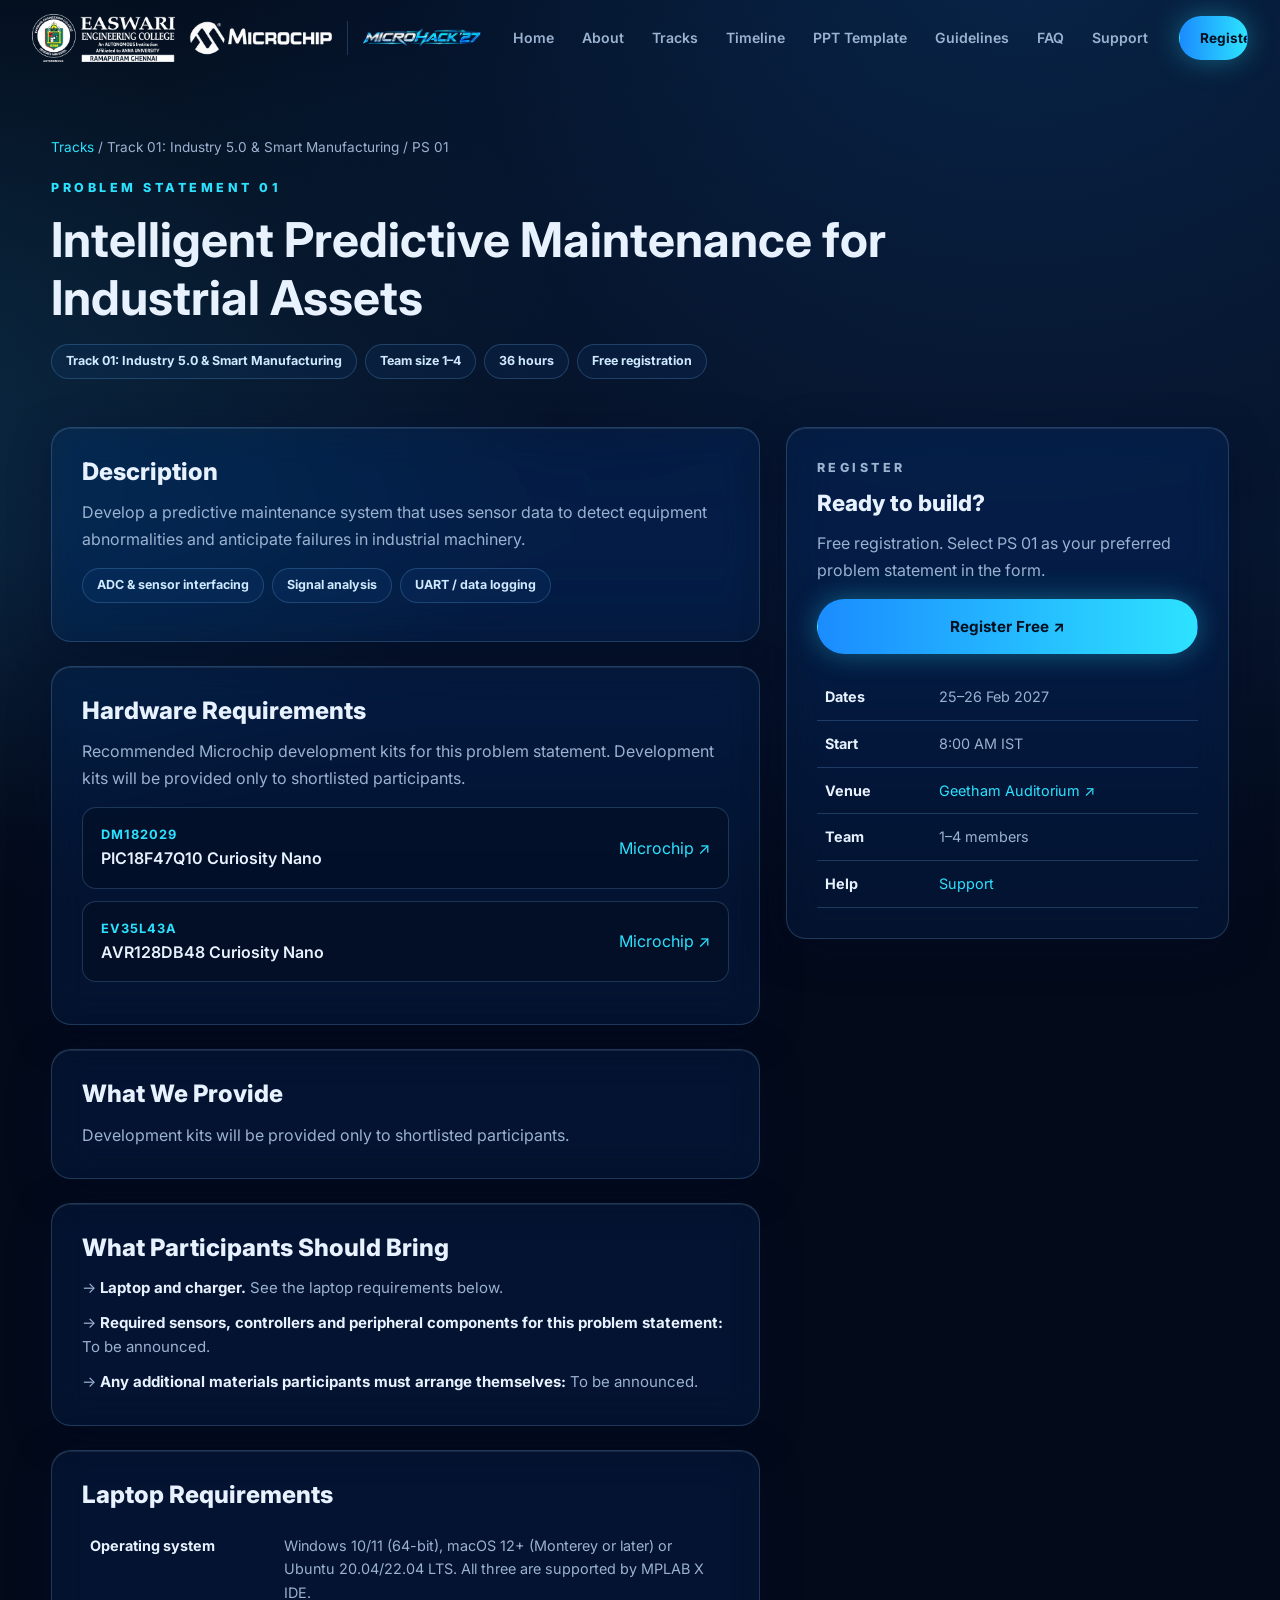
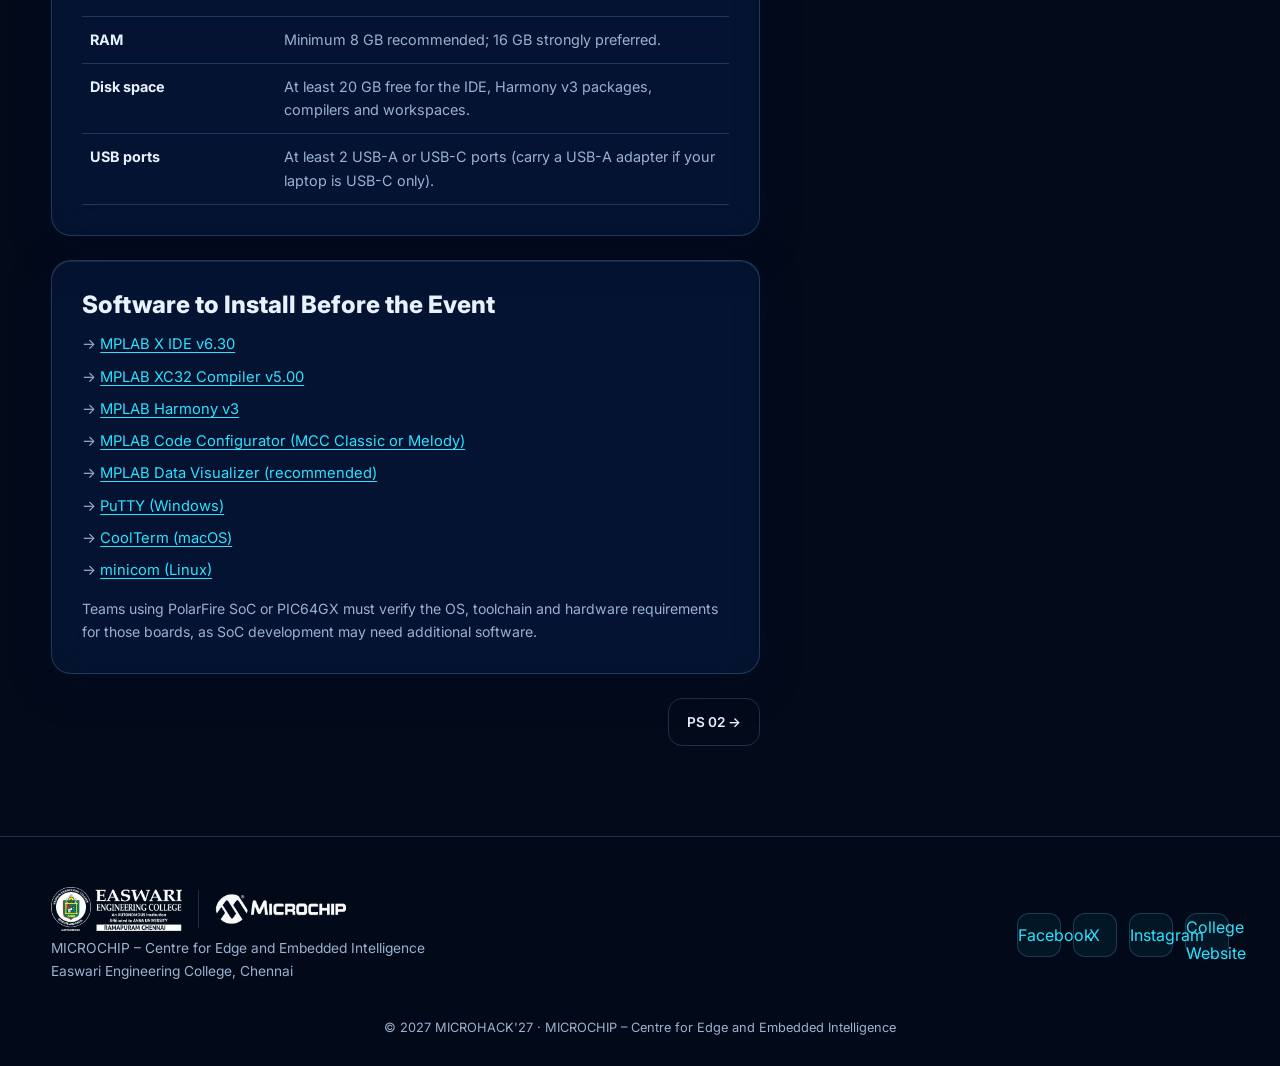
==== ps.html @ 3db6e23b "Add files via upload" ====
<!DOCTYPE html><html lang="en"><head><meta charset="UTF-8"><meta name="viewport" content="width=device-width,initial-scale=1"><title>Problem Statement | MICROHACK'27</title><meta name="description" content="MICROHACK'27 – National Level 36 Hours Hackathon, 25–26 February 2027 at Easwari Engineering College, Chennai. Free registration."><meta name="theme-color" content="#030a1a"><link rel="icon" type="image/png" sizes="32x32" href="assets/img/favicon-32.png"><link rel="icon" type="image/png" sizes="192x192" href="assets/img/favicon-192.png"><link rel="apple-touch-icon" href="assets/img/apple-touch-icon.png"><meta property="og:type" content="website"><meta property="og:site_name" content="MICROHACK'27"><meta property="og:title" content="Problem Statement | MICROHACK'27"><meta property="og:description" content="National Level 36 Hours Hackathon, 25–26 February 2027 at Easwari Engineering College, Chennai. Free registration."><meta property="og:image" content="https://microhack27.github.io/assets/img/og-image.jpg"><meta property="og:url" content="https://microhack27.github.io/"><meta name="twitter:card" content="summary_large_image"><meta name="twitter:title" content="Problem Statement | MICROHACK'27"><meta name="twitter:description" content="National Level 36 Hours Hackathon, 25–26 February 2027 at Easwari Engineering College, Chennai. Free registration."><meta name="twitter:image" content="https://microhack27.github.io/assets/img/og-image.jpg"><link rel="preconnect" href="https://fonts.googleapis.com"><link href="https://fonts.googleapis.com/css2?family=Inter:wght@400;500;600;700;800&display=swap" rel="stylesheet"><link rel="stylesheet" href="css/style.css"></head><body><a class="skip" href="#app">Skip to content</a><div id="prog"></div><div class="cur" aria-hidden="true"></div><div class="cur2" aria-hidden="true"></div><nav><div class="wrap"><a class="brand" href="index.html#home" aria-label="MICROHACK'27 home"><img src="assets/img/easwari-logo.png" width="420" height="141" alt="Easwari Engineering College logo"><img src="assets/img/microchip-logo.png" width="420" height="140" alt="Microchip logo"><span class="sep"></span><img class="mh" width="1000" height="333" src="assets/img/microhack27-logo.png" alt="MICROHACK'27"></a>
<div class="links" id="links"><a href="index.html#home">Home</a><a href="index.html#about">About</a><a href="index.html#tracks">Tracks</a><a href="index.html#timeline">Timeline</a><a href="index.html#ppt">PPT Template</a><a href="index.html#guidelines">Guidelines</a><a href="index.html#faq">FAQ</a><a href="index.html#support">Support</a><a class="mreg" href="https://docs.google.com/forms/d/e/1FAIpQLSdKbUGo10ZdioGiEhTazxgl5JbF2qxyC5CixQR0mYnGfbqOoQ/viewform?usp=header" target="_blank" rel="noopener">Register Free ↗</a></div>
<a class="btn p navbtn" href="https://docs.google.com/forms/d/e/1FAIpQLSdKbUGo10ZdioGiEhTazxgl5JbF2qxyC5CixQR0mYnGfbqOoQ/viewform?usp=header" target="_blank" rel="noopener">Register Free ↗</a><button class="burger" id="bg" aria-label="Open menu" aria-expanded="false" aria-controls="links">☰</button></div></nav><div id="app"></div><footer><div class="wrap"><div class="fg"><div><div class="fl"><img src="assets/img/easwari-logo.png" width="420" height="141" alt="Easwari Engineering College logo"><span class="sep"></span><img src="assets/img/microchip-logo.png" width="420" height="140" alt="Microchip logo"></div><p>MICROCHIP – Centre for Edge and Embedded Intelligence<br>Easwari Engineering College, Chennai</p></div>
<div class="soc"><a href="https://www.facebook.com/SRMEaswariOfficial" target="_blank" rel="noopener">Facebook</a><a href="https://twitter.com/srm_easwari" target="_blank" rel="noopener">X</a><a href="https://www.instagram.com/srmeaswari/" target="_blank" rel="noopener">Instagram</a><a href="https://srmeaswari.ac.in/" target="_blank" rel="noopener">College Website</a></div></div><p class="copy">© 2027 MICROHACK'27 · MICROCHIP – Centre for Edge and Embedded Intelligence</p></div></footer><script src="js/data.js"></script><script src="js/main.js"></script></body></html>
---- css/style.css ----
@property --a{syntax:"<angle>";initial-value:0deg;inherits:false}
:root{--bg:#030a1a;--bg2:#071630;--blue:#1b8cff;--cyan:#2de2ff;--ice:#cfeaff;--text:#e8f2ff;--mute:#9bb2d0;--glass:rgba(24,70,140,.16);--line:rgba(120,190,255,.22);--r:20px;--ease:cubic-bezier(.22,1,.36,1);--nav:76px}
*{box-sizing:border-box;margin:0;padding:0}html{scroll-behavior:smooth;scroll-padding-top:var(--nav);width:100%;max-width:100%;overflow-x:hidden}
body{font-family:Inter,system-ui,sans-serif;background:var(--bg);color:var(--text);line-height:1.65;width:100%;max-width:100%;overflow-x:hidden;-webkit-font-smoothing:antialiased}
body:before{content:"";position:fixed;inset:0;z-index:-1;background:radial-gradient(900px 600px at 80% -10%,rgba(27,140,255,.22),transparent),radial-gradient(700px 500px at -10% 40%,rgba(45,226,255,.10),transparent),linear-gradient(180deg,var(--bg),var(--bg2) 60%,var(--bg))}
img{max-width:100%;height:auto;display:block}a{color:inherit;text-decoration:none}
.wrap{width:min(1180px,92%);margin:auto}section{padding:110px 0;position:relative;overflow:hidden}
.eyebrow{color:var(--cyan);font-size:.78rem;font-weight:800;letter-spacing:.28em;text-transform:uppercase;margin-bottom:12px}
h2{font-size:clamp(2rem,4.5vw,3.2rem);line-height:1.15;font-weight:800;margin-bottom:14px}h2 em{font-style:normal;background:linear-gradient(90deg,var(--blue),var(--cyan));-webkit-background-clip:text;background-clip:text;color:transparent}
.lead{color:var(--mute);max-width:660px;font-size:1.05rem}.head{margin-bottom:54px}.center{text-align:center}.center .lead{margin:auto}
.glass{background:var(--glass);border:1px solid var(--line);border-radius:var(--r);backdrop-filter:blur(18px) saturate(140%);-webkit-backdrop-filter:blur(18px) saturate(140%);box-shadow:0 10px 40px rgba(0,10,40,.45),inset 0 1px 0 rgba(255,255,255,.09)}
.btn{display:inline-flex;align-items:center;gap:8px;padding:14px 28px;border-radius:999px;font-weight:700;font-size:.95rem;border:1px solid transparent;transition:.35s var(--ease);position:relative;overflow:hidden;cursor:pointer}
.btn.p{background:linear-gradient(90deg,var(--blue),var(--cyan));color:#02101f;box-shadow:0 0 28px rgba(45,226,255,.35)}.btn.p:hover{transform:translateY(-3px);box-shadow:0 0 44px rgba(45,226,255,.6)}
.btn.s{border-color:var(--line);background:var(--glass);backdrop-filter:blur(10px)}.btn.s:hover{border-color:var(--cyan);transform:translateY(-3px);box-shadow:0 0 24px rgba(45,226,255,.25)}
.btn.p:after{content:"";position:absolute;top:0;left:-80%;width:50%;height:100%;background:linear-gradient(90deg,transparent,rgba(255,255,255,.55),transparent);transform:skewX(-20deg);animation:shine 3.4s infinite}
@keyframes shine{to{left:140%}}
/* nav */
#prog{position:fixed;top:0;left:0;height:3px;width:0;background:linear-gradient(90deg,var(--blue),var(--cyan));z-index:200;box-shadow:0 0 12px var(--cyan)}
nav{position:fixed;top:0;left:0;right:0;height:var(--nav);z-index:100;display:flex;align-items:center;transition:.4s var(--ease)}
nav.on{background:rgba(3,10,26,.72);backdrop-filter:blur(18px);border-bottom:1px solid var(--line)}
nav .wrap{display:flex;align-items:center;gap:18px;width:min(1320px,95%)}
.brand{display:flex;align-items:center;gap:14px;flex-shrink:0}.brand img{height:48px;width:auto;object-fit:contain}.brand .sep{width:1px;height:34px;background:var(--line)}.brand .mh{height:40px}
.links{display:flex;gap:2px;margin-left:auto}.links a{padding:8px 13px;border-radius:999px;font-size:.88rem;font-weight:600;color:var(--mute);transition:.3s}.links a:hover,.links a.act{color:#fff;background:rgba(45,226,255,.12)}
.navbtn{padding:10px 20px;font-size:.85rem}.burger{display:none;margin-left:auto;background:none;border:1px solid var(--line);color:#fff;width:44px;height:44px;border-radius:12px;font-size:1.3rem;cursor:pointer}
/* hero */
#home{min-height:100vh;min-height:100dvh;padding:calc(var(--nav) + 12px) 0 20px;display:flex;align-items:center;justify-content:center;position:relative;overflow:hidden;box-sizing:border-box}#cv{position:absolute;inset:0;width:100%;height:100%;z-index:0}
.hero{position:relative;z-index:1;display:grid;grid-template-columns:minmax(0,1.2fr) minmax(0,.8fr);gap:48px;align-items:center;width:min(1320px,95%);margin-inline:auto}
.hero-main{position:relative;z-index:2;min-width:0;max-width:660px}
.free{display:inline-flex;align-items:center;gap:8px;padding:6px 16px;border-radius:999px;font-weight:800;font-size:.76rem;letter-spacing:.12em;text-transform:uppercase;color:#02101f;background:linear-gradient(90deg,#34f5c5,var(--cyan));box-shadow:0 0 22px rgba(52,245,197,.38);margin-bottom:12px}
.free i{width:7px;height:7px;border-radius:50%;background:#02101f;animation:pulse 1.4s infinite}
@keyframes pulse{50%{transform:scale(1.8);opacity:.4}}
.hero-title{font-family:'Orbitron',Inter,system-ui,sans-serif;font-size:clamp(2.1rem,3.8vw,3.4rem);font-weight:900;letter-spacing:.03em;line-height:1.05;margin:0 0 8px;background:linear-gradient(135deg,#ffffff 0%,#d8f5ff 32%,#5fe3ff 68%,#1b8cff 100%);-webkit-background-clip:text;background-clip:text;-webkit-text-fill-color:transparent;color:transparent;filter:drop-shadow(0 0 22px rgba(45,226,255,.45));text-transform:uppercase}
.hero-title .accent{background:linear-gradient(135deg,#5fe3ff 0%,#1b8cff 100%);-webkit-background-clip:text;background-clip:text;-webkit-text-fill-color:transparent;filter:drop-shadow(0 0 16px rgba(45,226,255,.8))}
.sub{font-size:clamp(.92rem,1.35vw,1.15rem);font-weight:700;margin:0 0 3px;letter-spacing:.02em;color:var(--text)}.by{color:var(--mute);font-size:clamp(.8rem,1.05vw,.9rem);margin-bottom:14px}
.info{display:grid;grid-template-columns:repeat(3,minmax(0,1fr));gap:10px;margin-bottom:10px}.info .glass{padding:10px 14px;display:flex;flex-direction:column;justify-content:center;min-width:0;transition:.35s var(--ease)}.info .glass:hover{transform:translateY(-4px);border-color:var(--cyan)}
.info small{display:block;color:var(--cyan);font-size:.62rem;font-weight:800;letter-spacing:.16em;text-transform:uppercase}.info b{font-size:.92rem;display:block;line-height:1.25;margin-top:1px}.info span{font-size:.72rem;color:var(--mute);display:block;margin-top:1px}.info a b{text-decoration:underline;text-decoration-color:var(--cyan);text-underline-offset:3px}.w2{grid-column:span 2}
.cd{display:grid;grid-template-columns:repeat(4,minmax(0,1fr));gap:8px;padding:10px 16px;margin-bottom:14px;width:100%;align-items:center}.cd small{grid-column:1/-1;font-size:.62rem;letter-spacing:.18em;color:var(--mute);font-weight:700;margin-bottom:2px;text-align:left}.cd div{text-align:center;min-width:0}.cd b{font-size:1.45rem;font-weight:800;display:block;line-height:1;font-variant-numeric:tabular-nums}.cd span{font-size:.58rem;letter-spacing:.12em;color:var(--cyan);display:block;margin-top:2px}
.cta{display:flex;gap:12px;flex-wrap:wrap;align-items:center}.cta .btn{padding:10px 22px;font-size:.88rem}
.orb{position:relative;display:grid;place-items:center;aspect-ratio:1;max-width:min(390px,42vh);max-height:min(390px,42vh);width:100%;margin:0 auto;justify-self:center}.orb img{width:62%;height:auto;object-fit:contain;z-index:2;animation:fl 5s ease-in-out infinite;filter:drop-shadow(0 0 35px rgba(27,140,255,.85))}
.orb i{position:absolute;border-radius:50%;border:1px dashed var(--line);animation:spin 22s linear infinite}.orb i:nth-child(1){inset:4%}.orb i:nth-child(2){inset:16%;animation-direction:reverse;border-color:rgba(45,226,255,.45);animation-duration:15s}.orb i:nth-child(3){inset:-4%;border-style:solid;border-color:rgba(27,140,255,.18);animation-duration:34s}
.orb i:before{content:"";position:absolute;top:-5px;left:50%;width:10px;height:10px;border-radius:50%;background:var(--cyan);box-shadow:0 0 16px var(--cyan)}@keyframes spin{to{transform:rotate(360deg)}}
.scroll{position:absolute;bottom:12px;left:50%;transform:translateX(-50%);z-index:2;width:20px;height:32px;border:2px solid var(--line);border-radius:12px;opacity:.75}.scroll:after{content:"";position:absolute;top:5px;left:50%;width:3px;height:6px;margin-left:-1.5px;border-radius:2px;background:var(--cyan);animation:wh 1.8s infinite}@keyframes wh{to{transform:translateY(14px);opacity:0}}
@media(max-height:760px){:root{--nav:62px}#home{padding:calc(var(--nav) + 6px) 0 14px}.hero-title{font-size:clamp(1.85rem,3.2vw,2.5rem);margin-bottom:4px}.free{margin-bottom:8px;padding:4px 12px;font-size:.7rem}.by{margin-bottom:10px}.info{gap:6px;margin-bottom:10px}.info .glass{padding:6px 10px}.info b{font-size:.84rem}.cd{padding:6px 12px;margin-bottom:10px}.cd b{font-size:1.22rem}.cta .btn{padding:8px 18px;font-size:.82rem}.orb{max-width:min(280px,36vh);max-height:min(280px,36vh)}.scroll{display:none}}
/* about */
.about{display:grid;grid-template-columns:1fr 1.1fr;gap:48px;align-items:center}.about p{color:var(--mute);margin-bottom:16px}.about p b{color:var(--text)}
.stats{display:grid;grid-template-columns:repeat(3,1fr);gap:12px;margin-top:26px}.stats .glass{padding:16px 12px;text-align:center}.stats small{display:block;font-size:.65rem;letter-spacing:.16em;color:var(--cyan);font-weight:800}.stats b{font-size:1.05rem}
.slider{position:relative;aspect-ratio:16/11;overflow:hidden;padding:8px}.slider .sl{position:absolute;inset:8px;border-radius:14px;overflow:hidden;opacity:0;transition:opacity 1.1s}.slider .sl.on{opacity:1}
.slider img{width:100%;height:100%;object-fit:cover;transform:scale(1.12);transition:transform 6s linear}.sl.on img{transform:scale(1)}
.slider .cap{position:absolute;left:8px;right:8px;bottom:8px;padding:30px 18px 14px;background:linear-gradient(transparent,rgba(3,10,26,.9));font-size:.85rem;font-weight:600;border-radius:0 0 14px 14px}
.dots{position:absolute;right:22px;bottom:18px;display:flex;gap:7px;z-index:3}.dots button{width:9px;height:9px;border-radius:9px;border:0;background:rgba(255,255,255,.4);cursor:pointer;transition:.4s}.dots button.on{width:28px;background:var(--cyan)}
.marq{margin-top:56px;overflow:hidden;mask-image:linear-gradient(90deg,transparent,#000 10%,#000 90%,transparent);-webkit-mask-image:linear-gradient(90deg,transparent,#000 10%,#000 90%,transparent)}
.mt{display:flex;gap:18px;width:max-content;animation:mq 34s linear infinite}.marq:hover .mt{animation-play-state:paused}.mt img{height:190px;width:300px;object-fit:cover;border-radius:16px;border:1px solid var(--line);transition:.5s var(--ease)}.mt img:hover{transform:scale(1.06) translateY(-6px);border-color:var(--cyan)}@keyframes mq{to{transform:translateX(calc(-50% - 9px))}}
/* tracks */
.tw{position:relative}.ts{display:grid;grid-template-columns:repeat(3,minmax(0,1fr));gap:24px;align-items:stretch}
.tc{display:flex;flex-direction:column;min-width:0;padding:30px 24px;position:relative;transition:transform .5s var(--ease),box-shadow .5s var(--ease),border-color .5s var(--ease)}.tc:hover{border-color:rgba(45,226,255,.55)}
.tc:hover{transform:translateY(-6px);box-shadow:0 20px 60px rgba(27,140,255,.28)}
.ti{width:64px;height:64px;border-radius:18px;display:grid;place-items:center;background:linear-gradient(135deg,rgba(27,140,255,.35),rgba(45,226,255,.15));border:1px solid var(--line);margin-bottom:18px;box-shadow:0 0 28px rgba(45,226,255,.25)}.ti svg{width:34px;height:34px;stroke:var(--cyan);fill:none;stroke-width:1.7;stroke-linecap:round;stroke-linejoin:round}
.tc h3{font-size:1.35rem;line-height:1.3;margin-bottom:8px}.tc>p{color:var(--mute);font-size:.92rem;margin-bottom:20px}.tc>p.eyebrow{color:var(--cyan);font-size:.78rem;margin-bottom:4px}
.pl{display:grid;gap:10px}.pl a{display:flex;gap:12px;align-items:center;padding:12px 14px;border-radius:14px;border:1px solid var(--line);background:rgba(3,10,26,.4);font-size:.88rem;font-weight:600;line-height:1.4;transition:.35s var(--ease)}.pl a b{color:var(--cyan);font-size:.75rem;letter-spacing:.1em;white-space:nowrap}.pl a:hover{background:rgba(45,226,255,.12);border-color:var(--cyan);transform:translateX(6px)}.pl a:after{content:"→";margin-left:auto;color:var(--cyan)}
/* timeline */
.tl{position:relative;max-width:900px;margin:auto}.tl:before,.tl .fill{content:"";position:absolute;left:50%;top:0;width:3px;margin-left:-1.5px;border-radius:3px}.tl:before{bottom:0;background:var(--line)}.tl .fill{height:0;background:linear-gradient(var(--blue),var(--cyan));box-shadow:0 0 16px var(--cyan);z-index:1}
.ti2{position:relative;width:50%;padding:0 46px 52px 0}.ti2:nth-child(odd){margin-left:0}.ti2:nth-child(even){margin-left:50%;padding:0 0 52px 46px}
.ti2 .dot{position:absolute;top:22px;right:-11px;width:22px;height:22px;border-radius:50%;background:var(--bg);border:3px solid var(--line);z-index:2;transition:.5s}.ti2:nth-child(even) .dot{right:auto;left:-11px}.ti2.act .dot{border-color:var(--cyan);background:var(--cyan);box-shadow:0 0 0 6px rgba(45,226,255,.2),0 0 22px var(--cyan)}
.ti2 .glass{padding:22px 24px;transition:.4s var(--ease)}.ti2 .glass:hover{transform:translateY(-5px);border-color:var(--cyan)}.ti2 small{color:var(--cyan);font-weight:800;letter-spacing:.14em;font-size:.76rem}.ti2 h3{margin:4px 0;font-size:1.2rem}.ti2 p{color:var(--mute);font-size:.92rem}
/* guidelines support */
.gg{display:grid;grid-template-columns:repeat(2,1fr);gap:24px}.gc{padding:30px}.gc h3{margin-bottom:14px;display:flex;gap:10px;align-items:center}.gc h3 span{color:var(--cyan)}.gc ul{list-style:none;display:grid;gap:10px}.gc li{position:relative;padding-left:26px;color:var(--mute);font-size:.94rem}.gc li:before{content:"";position:absolute;left:3px;top:.6em;width:8px;height:8px;border-radius:50%;background:var(--cyan);box-shadow:0 0 10px var(--cyan)}.gc li b{color:var(--text)}.gc.full{grid-column:1/-1}.gc.full ul{grid-template-columns:repeat(2,1fr);gap:10px 28px}
.sg{display:grid;grid-template-columns:repeat(4,1fr);gap:20px}.sc{padding:26px 22px;transition:.4s var(--ease)}.sc:hover{transform:translateY(-6px);border-color:var(--cyan)}.sc small{color:var(--cyan);font-size:.7rem;letter-spacing:.16em;font-weight:800}.sc h3{font-size:1.05rem;margin:4px 0 2px}.sc p{color:var(--mute);font-size:.82rem;margin-bottom:10px}.sc a{font-weight:700;color:var(--ice);font-size:1.02rem;word-break:break-word}.sc a:hover{color:var(--cyan)}
.cb{margin-top:60px;padding:46px 28px;text-align:center}
footer{border-top:1px solid var(--line);padding:50px 0 28px;background:rgba(3,10,26,.6)}.fg{display:flex;justify-content:space-between;gap:24px 30px;flex-wrap:wrap;align-items:center}.fl{display:flex;gap:16px;align-items:center}.fl img{height:44px;width:auto}.fl .sep{width:1px;height:38px;background:var(--line)}
footer p{color:var(--mute);font-size:.86rem;margin-top:6px}.soc{display:flex;gap:12px;flex-wrap:wrap}.soc a{width:44px;height:44px;display:grid;place-items:center;border-radius:12px;border:1px solid var(--line);background:rgba(45,226,255,.06);color:var(--cyan);transition:.3s var(--ease)}.soc a svg{width:20px;height:20px;fill:currentColor}.soc a svg.st{fill:none;stroke:currentColor;stroke-width:1.8;stroke-linecap:round;stroke-linejoin:round}.soc a:hover{border-color:var(--cyan);background:rgba(45,226,255,.16);color:#fff;transform:translateY(-3px);box-shadow:0 0 18px rgba(45,226,255,.3)}.sc a svg{width:16px;height:16px;fill:none;stroke:var(--cyan);stroke-width:2;stroke-linecap:round;stroke-linejoin:round;flex:none}.sc a{display:inline-flex;align-items:center;gap:8px}.copy{text-align:center;margin-top:34px;color:var(--mute);font-size:.8rem}
/* cursor + reveal */
.cur,.cur2{position:fixed;top:0;left:0;pointer-events:none;z-index:999;border-radius:50%;opacity:0;transition:opacity .3s,width .25s,height .25s,background .25s}.cur{width:8px;height:8px;margin:-4px;background:var(--cyan);box-shadow:0 0 14px var(--cyan)}.cur2{width:38px;height:38px;margin:-19px;border:1.5px solid rgba(45,226,255,.6)}.cur2.h{width:64px;height:64px;margin:-32px;background:rgba(45,226,255,.1)}
.rv{opacity:0;transform:translateY(40px);transition:opacity .9s var(--ease),transform .9s var(--ease);transition-delay:var(--d,0s)}.rv.in{opacity:1;transform:none}.rv.l{transform:translateX(-50px)}.rv.r{transform:translateX(50px)}.rv.in.l,.rv.in.r{transform:none}
.load{animation:ld .8s var(--ease) both}@keyframes ld{from{opacity:0;transform:translateY(16px)}}
/* ps page */
.pshero{padding:calc(var(--nav) + 60px) 0 40px}.crumb{font-size:.85rem;color:var(--mute);margin-bottom:20px}.crumb a{color:var(--cyan)}.pshero h1{font-size:clamp(1.8rem,4vw,3rem);line-height:1.2;margin:10px 0 18px;max-width:900px}
.pill{display:inline-block;padding:6px 14px;border-radius:999px;border:1px solid var(--line);background:var(--glass);font-size:.78rem;font-weight:700;margin:0 8px 8px 0;color:var(--ice)}
.pb{display:grid;grid-template-columns:1.6fr 1fr;gap:26px;align-items:start;padding-bottom:90px}.pb .glass{padding:30px;margin-bottom:24px}.pb h2{font-size:1.5rem;margin-bottom:14px}.pb p{color:var(--mute)}
.kit{display:flex;gap:14px;align-items:center;justify-content:space-between;padding:16px 18px;margin-bottom:12px;border-radius:14px;border:1px solid var(--line);background:rgba(3,10,26,.4);transition:.35s}.kit:hover{border-color:var(--cyan);transform:translateX(5px)}.kit b{display:block;color:var(--cyan);font-size:.8rem;letter-spacing:.08em}.kit span{font-weight:600}.kit em{font-style:normal;color:var(--cyan);white-space:nowrap}
table{width:100%;border-collapse:collapse;font-size:.9rem}td{padding:11px 8px;border-bottom:1px solid var(--line);vertical-align:top;color:var(--mute)}td:first-child{color:var(--text);font-weight:700;width:30%}
.pb ul{list-style:none;display:grid;gap:8px}.pb li{color:var(--mute);font-size:.92rem}.pb li a{color:var(--cyan);text-decoration:underline;text-underline-offset:3px}.side{position:sticky;top:calc(var(--nav) + 20px)}.side .btn{width:100%;justify-content:center;margin-top:16px}
.pn{display:flex;justify-content:space-between;gap:14px;margin-top:6px}.pn a{padding:12px 18px;font-size:.85rem;font-weight:600;border-radius:14px;border:1px solid var(--line);transition:.3s}.pn a:hover{border-color:var(--cyan)}
@media(max-width:1000px){.about,.pb{grid-template-columns:1fr}.hero{grid-template-columns:1.2fr .8fr;gap:24px}.orb{max-width:280px;max-height:280px}.sg{grid-template-columns:repeat(2,1fr)}.side{position:static}}
@media(max-width:900px){.burger{display:block}.links{position:fixed;top:var(--nav);left:0;right:0;flex-direction:column;padding:16px;background:rgba(3,10,26,.96);backdrop-filter:blur(20px);border-bottom:1px solid var(--line);transform:translateY(-130%);visibility:hidden;transition:.45s var(--ease),visibility 0s .45s;margin:0}.links.open{transform:none;visibility:visible;transition:.45s var(--ease),visibility 0s}.links a{padding:14px}.navbtn{display:none}}
@media(max-width:768px){:root{--nav:60px}section{padding:70px 0}#home{min-height:100vh;min-height:100svh;padding:calc(var(--nav) + 8px) 0 16px;display:flex;align-items:center;justify-content:center}.hero{grid-template-columns:1fr;gap:0;text-align:center;justify-items:center;width:92%}.hero-main{width:100%;max-width:100%;min-width:0;display:flex;flex-direction:column;align-items:center}.orb{max-width:110px;max-height:110px;width:110px;height:110px;margin:0 auto 8px;order:-1}.orb img{width:64%;height:auto;object-fit:contain}.free{margin:0 auto 8px;padding:5px 14px;font-size:.68rem;max-width:100%}.hero-title{font-size:clamp(1.4rem,6.2vw,1.95rem);line-height:1.05;margin:0 0 4px;text-align:center;letter-spacing:.01em;max-width:100%}.sub{font-size:clamp(.8rem,3.2vw,.92rem);margin:0 0 2px;text-align:center;max-width:100%}.by{font-size:clamp(.68rem,2.6vw,.76rem);margin-bottom:10px;text-align:center;max-width:100%;word-break:break-word}.info{display:grid;grid-template-columns:1fr 1fr;grid-auto-flow:dense;gap:6px;margin-bottom:10px;width:100%;text-align:left}.w2{grid-column:1/-1}.info .glass{padding:7px 10px}.info small{font-size:.56rem;letter-spacing:.12em}.info b{font-size:.82rem;line-height:1.2}.info span{font-size:.65rem;line-height:1.2;display:block}.cd{width:100%;display:grid;grid-template-columns:repeat(4,1fr);gap:4px;padding:7px 10px;margin:0 auto 10px;box-sizing:border-box}.cd small{grid-column:1/-1;text-align:center;font-size:.56rem;margin-bottom:2px}.cd div{min-width:0;text-align:center}.cd b{font-size:1.25rem}.cd span{font-size:.52rem}.cta{display:flex;gap:8px;width:100%;max-width:380px;margin:0 auto;justify-content:center}.cta .btn{flex:1 1 0;min-width:0;justify-content:center;padding:9px 10px;font-size:.82rem;white-space:nowrap}.scroll{display:none}.rv.l,.rv.r{transform:translateY(25px)}.brand img{height:34px}.brand .mh{display:none}.brand .sep{display:none}.gg,.gc.full ul,.sg{grid-template-columns:1fr}.tl:before,.tl .fill{left:14px}.ti2,.ti2:nth-child(even){width:100%;margin:0;padding:0 0 38px 46px}.ti2 .dot,.ti2:nth-child(even) .dot{left:3px;right:auto}.mt img{height:140px;width:220px}.stats{grid-template-columns:1fr}.head{margin-bottom:36px}.gc{padding:22px 18px}.pb .glass{padding:22px 18px}.kit{flex-wrap:wrap}.tc{padding:26px 20px}.pn a{padding:10px 14px}td:first-child{width:36%}.cb{padding:34px 18px}}
@media(hover:none),(pointer:coarse){.cur,.cur2{display:none}}
@media(prefers-reduced-motion:reduce){*{animation:none!important;transition:none!important}.rv{opacity:1;transform:none}}

.skip{position:fixed;left:12px;top:-60px;z-index:300;padding:10px 16px;border-radius:10px;background:var(--cyan);color:#02101f;font-weight:700;transition:top .2s}.skip:focus{top:12px}
a:focus-visible,button:focus-visible{outline:2px solid var(--cyan);outline-offset:3px;border-radius:8px}
.mreg{display:none}
@media(max-width:900px){.links .mreg{display:block;margin-top:6px;text-align:center;font-weight:700;color:#02101f!important;background:linear-gradient(90deg,var(--blue),var(--cyan));border-radius:999px}}
@media(max-width:1100px) and (min-width:901px){.links a{padding:8px 9px;font-size:.82rem}.navbtn{padding:9px 14px}}
@media(max-width:380px){.brand img{height:30px}.brand{gap:8px}nav .wrap{gap:10px}.hero-title{font-size:1.65rem;max-width:calc(100% - 80px)}.orb{width:76px;height:76px;max-width:76px;max-height:76px}.info{grid-template-columns:1fr 1fr;gap:5px}.info .glass{padding:6px 7px}.info b{font-size:.78rem}.cd b{font-size:1.12rem}.cd span{font-size:.54rem;letter-spacing:.08em}.stats b{font-size:.95rem}.cta{flex-direction:column;gap:6px}.cta .btn{width:100%;padding:8px 12px}}
@media(min-width:769px) and (max-width:1100px){.brand .mh,.brand .sep{display:none}.links a{padding:8px 10px}}

@media(max-width:1000px){.ts{grid-template-columns:repeat(2,minmax(0,1fr))}}@media(max-width:680px){.ts{grid-template-columns:1fr}}
.sc a[href^="mailto"]{font-size:.8rem;align-items:flex-start}.sc a[href^="mailto"] span{overflow-wrap:anywhere}.sc a[href^="mailto"] svg{margin-top:4px}
/* ---- simplified hero ---- */
.hero{grid-template-columns:minmax(0,1fr) minmax(0,1fr);gap:40px}
.hero-main{max-width:640px}
.hero-title{font-size:clamp(2.4rem,4.6vw,4rem);margin-bottom:10px}
.sub{font-size:clamp(1rem,1.5vw,1.25rem)}.by{margin-bottom:20px}
.info{display:grid;grid-template-columns:repeat(3,auto);justify-content:space-between;gap:0;padding:6px 0;margin-bottom:18px;width:100%}
.info>*{padding:10px 20px;display:block;min-width:0;transition:.3s var(--ease)}
.info>*+*{border-left:1px solid var(--line)}
.info .glass,.info>*:hover{transform:none}
.info a:hover b{color:var(--cyan)}
.info small{font-size:.64rem;letter-spacing:.16em}.info b{font-size:1rem;margin-top:3px}.info span{font-size:.76rem;margin-top:2px}
.cd{display:flex;align-items:flex-end;gap:0;padding:0;margin:0 0 22px;width:fit-content;background:none;border:0;box-shadow:none;backdrop-filter:none;-webkit-backdrop-filter:none;flex-wrap:wrap}
.cd small{width:100%;margin-bottom:8px;font-size:.66rem;letter-spacing:.2em}
.cd div{min-width:0;padding:0 22px;text-align:left}.cd div:first-of-type{padding-left:0}.cd div+div{border-left:1px solid var(--line)}
.cd b{font-size:clamp(1.8rem,2.8vw,2.4rem);color:#fff}.cd span{font-size:.62rem}
.cta .btn{padding:12px 26px;font-size:.92rem}
.orb{max-width:min(600px,70vh);max-height:min(600px,70vh);width:100%}.orb img{width:72%}
@media(max-width:1100px){.hero{gap:20px}.info>*{padding:10px 14px}.info b{font-size:.92rem}}
@media(max-width:1000px){.orb{max-width:min(420px,48vh);max-height:min(420px,48vh)}}
@media(max-width:768px){
.hero{width:92%;grid-template-columns:1fr}.orb{max-width:150px;max-height:150px;width:150px;height:150px;margin:0 auto 10px}.orb img{width:66%}
.hero-title{font-size:clamp(1.9rem,9vw,2.6rem)}.by{margin-bottom:14px}
.info{grid-template-columns:1fr;padding:4px 0;text-align:left;margin-bottom:14px}
.info>*{padding:10px 16px}.info>*+*{border-left:0;border-top:1px solid var(--line)}
.info small{font-size:.6rem}.info b{font-size:.95rem}.info span{font-size:.72rem}
.cd{display:grid;grid-template-columns:repeat(4,1fr);width:100%;margin:0 0 16px;padding:0;background:none}
.cd small{grid-column:1/-1;text-align:center}.cd div{padding:0 4px;text-align:center}.cd b{font-size:1.5rem}.cd span{font-size:.56rem}
.cta{width:100%;max-width:none}
}
@media(max-height:760px) and (min-width:769px){.hero-title{font-size:clamp(2.1rem,3.8vw,3rem)}.info>*{padding:6px 18px}.cd{margin-bottom:14px}.orb{max-width:min(520px,66vh);max-height:min(520px,66vh)}}

/* PPT template + FAQ + PS lists */
.pptc{max-width:900px;margin:auto;padding:30px 32px;display:grid;grid-template-columns:auto 1fr auto;gap:26px;align-items:center}
.pptic{width:64px;height:64px;border-radius:18px;display:grid;place-items:center;border:1px solid var(--line);background:rgba(45,226,255,.08)}.pptic svg{width:32px;height:32px;fill:none;stroke:var(--cyan);stroke-width:1.8;stroke-linecap:round;stroke-linejoin:round}
.pptx h3{font-size:1.2rem;margin-bottom:6px}.pptx p{color:var(--mute);font-size:.94rem}.pptx .note{margin-top:8px;font-size:.84rem;color:var(--cyan)}
.faq{max-width:860px;margin:auto;display:grid;gap:14px}.fq{padding:0;transition:border-color .3s var(--ease)}.fq:hover,.fq[open]{border-color:var(--cyan)}
.fq summary{list-style:none;cursor:pointer;padding:20px 24px;font-weight:700;display:flex;justify-content:space-between;align-items:center;gap:16px}.fq summary::-webkit-details-marker{display:none}
.fq summary:after{content:"+";flex:none;width:30px;height:30px;border-radius:50%;display:grid;place-items:center;border:1px solid var(--line);color:var(--cyan);font-size:1.2rem;line-height:1;transition:transform .3s var(--ease),background .3s}
.fq[open] summary:after{transform:rotate(45deg);background:rgba(45,226,255,.12)}.fq summary:focus-visible{outline:2px solid var(--cyan);outline-offset:-2px;border-radius:var(--r)}
.fa{padding:0 24px 22px}.fa p{color:var(--mute);font-size:.95rem}
.pb ul.bl{list-style:none;display:grid;gap:10px}.pb ul.bl li{color:var(--mute);font-size:.94rem}.pb ul.bl b{color:var(--text)}
@media(max-width:768px){.pptc{grid-template-columns:1fr;text-align:center;justify-items:center;padding:24px 18px}.fq summary{padding:16px 18px}.fa{padding:0 18px 18px}}
@media(min-width:901px) and (max-width:1250px){.links a{padding:8px 8px;font-size:.8rem}}
.links a,.navbtn{white-space:nowrap}
@media(min-width:901px) and (max-width:1100px){.links a{padding:8px 6px;font-size:.76rem}.navbtn{padding:9px 12px;font-size:.8rem}.brand img{height:34px}}
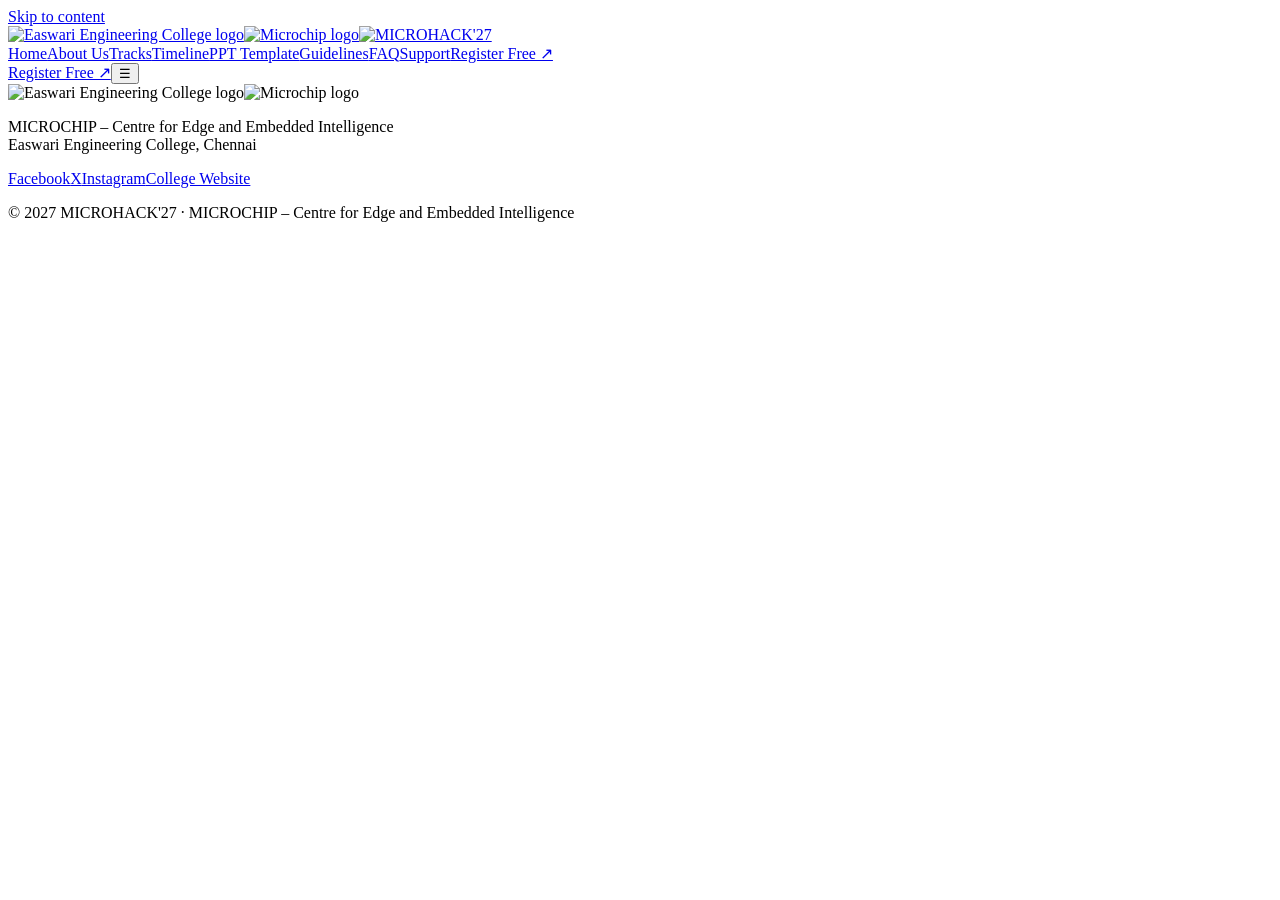
==== commit 87f0ebce: "Add files via upload" ====
--- a/ps.html
+++ b/ps.html
@@ -1,4 +1,4 @@
 <!DOCTYPE html><html lang="en"><head><meta charset="UTF-8"><meta name="viewport" content="width=device-width,initial-scale=1"><title>Problem Statement | MICROHACK'27</title><meta name="description" content="MICROHACK'27 – National Level 36 Hours Hackathon, 25–26 February 2027 at Easwari Engineering College, Chennai. Free registration."><meta name="theme-color" content="#030a1a"><link rel="icon" type="image/png" sizes="32x32" href="assets/img/favicon-32.png"><link rel="icon" type="image/png" sizes="192x192" href="assets/img/favicon-192.png"><link rel="apple-touch-icon" href="assets/img/apple-touch-icon.png"><meta property="og:type" content="website"><meta property="og:site_name" content="MICROHACK'27"><meta property="og:title" content="Problem Statement | MICROHACK'27"><meta property="og:description" content="National Level 36 Hours Hackathon, 25–26 February 2027 at Easwari Engineering College, Chennai. Free registration."><meta property="og:image" content="https://microhack27.github.io/assets/img/og-image.jpg"><meta property="og:url" content="https://microhack27.github.io/"><meta name="twitter:card" content="summary_large_image"><meta name="twitter:title" content="Problem Statement | MICROHACK'27"><meta name="twitter:description" content="National Level 36 Hours Hackathon, 25–26 February 2027 at Easwari Engineering College, Chennai. Free registration."><meta name="twitter:image" content="https://microhack27.github.io/assets/img/og-image.jpg"><link rel="preconnect" href="https://fonts.googleapis.com"><link href="https://fonts.googleapis.com/css2?family=Inter:wght@400;500;600;700;800&display=swap" rel="stylesheet"><link rel="stylesheet" href="css/style.css"></head><body><a class="skip" href="#app">Skip to content</a><div id="prog"></div><div class="cur" aria-hidden="true"></div><div class="cur2" aria-hidden="true"></div><nav><div class="wrap"><a class="brand" href="index.html#home" aria-label="MICROHACK'27 home"><img src="assets/img/easwari-logo.png" width="420" height="141" alt="Easwari Engineering College logo"><img src="assets/img/microchip-logo.png" width="420" height="140" alt="Microchip logo"><span class="sep"></span><img class="mh" width="1000" height="333" src="assets/img/microhack27-logo.png" alt="MICROHACK'27"></a>
-<div class="links" id="links"><a href="index.html#home">Home</a><a href="index.html#about">About</a><a href="index.html#tracks">Tracks</a><a href="index.html#timeline">Timeline</a><a href="index.html#ppt">PPT Template</a><a href="index.html#guidelines">Guidelines</a><a href="index.html#faq">FAQ</a><a href="index.html#support">Support</a><a class="mreg" href="https://docs.google.com/forms/d/e/1FAIpQLSdKbUGo10ZdioGiEhTazxgl5JbF2qxyC5CixQR0mYnGfbqOoQ/viewform?usp=header" target="_blank" rel="noopener">Register Free ↗</a></div>
+<div class="links" id="links"><a href="index.html#home">Home</a><a href="index.html#about">About Us</a><a href="index.html#tracks">Tracks</a><a href="index.html#timeline">Timeline</a><a href="index.html#ppt">PPT Template</a><a href="index.html#guidelines">Guidelines</a><a href="index.html#faq">FAQ</a><a href="index.html#support">Support</a><a class="mreg" href="https://docs.google.com/forms/d/e/1FAIpQLSdKbUGo10ZdioGiEhTazxgl5JbF2qxyC5CixQR0mYnGfbqOoQ/viewform?usp=header" target="_blank" rel="noopener">Register Free ↗</a></div>
 <a class="btn p navbtn" href="https://docs.google.com/forms/d/e/1FAIpQLSdKbUGo10ZdioGiEhTazxgl5JbF2qxyC5CixQR0mYnGfbqOoQ/viewform?usp=header" target="_blank" rel="noopener">Register Free ↗</a><button class="burger" id="bg" aria-label="Open menu" aria-expanded="false" aria-controls="links">☰</button></div></nav><div id="app"></div><footer><div class="wrap"><div class="fg"><div><div class="fl"><img src="assets/img/easwari-logo.png" width="420" height="141" alt="Easwari Engineering College logo"><span class="sep"></span><img src="assets/img/microchip-logo.png" width="420" height="140" alt="Microchip logo"></div><p>MICROCHIP – Centre for Edge and Embedded Intelligence<br>Easwari Engineering College, Chennai</p></div>
 <div class="soc"><a href="https://www.facebook.com/SRMEaswariOfficial" target="_blank" rel="noopener">Facebook</a><a href="https://twitter.com/srm_easwari" target="_blank" rel="noopener">X</a><a href="https://www.instagram.com/srmeaswari/" target="_blank" rel="noopener">Instagram</a><a href="https://srmeaswari.ac.in/" target="_blank" rel="noopener">College Website</a></div></div><p class="copy">© 2027 MICROHACK'27 · MICROCHIP – Centre for Edge and Embedded Intelligence</p></div></footer><script src="js/data.js"></script><script src="js/main.js"></script></body></html>
